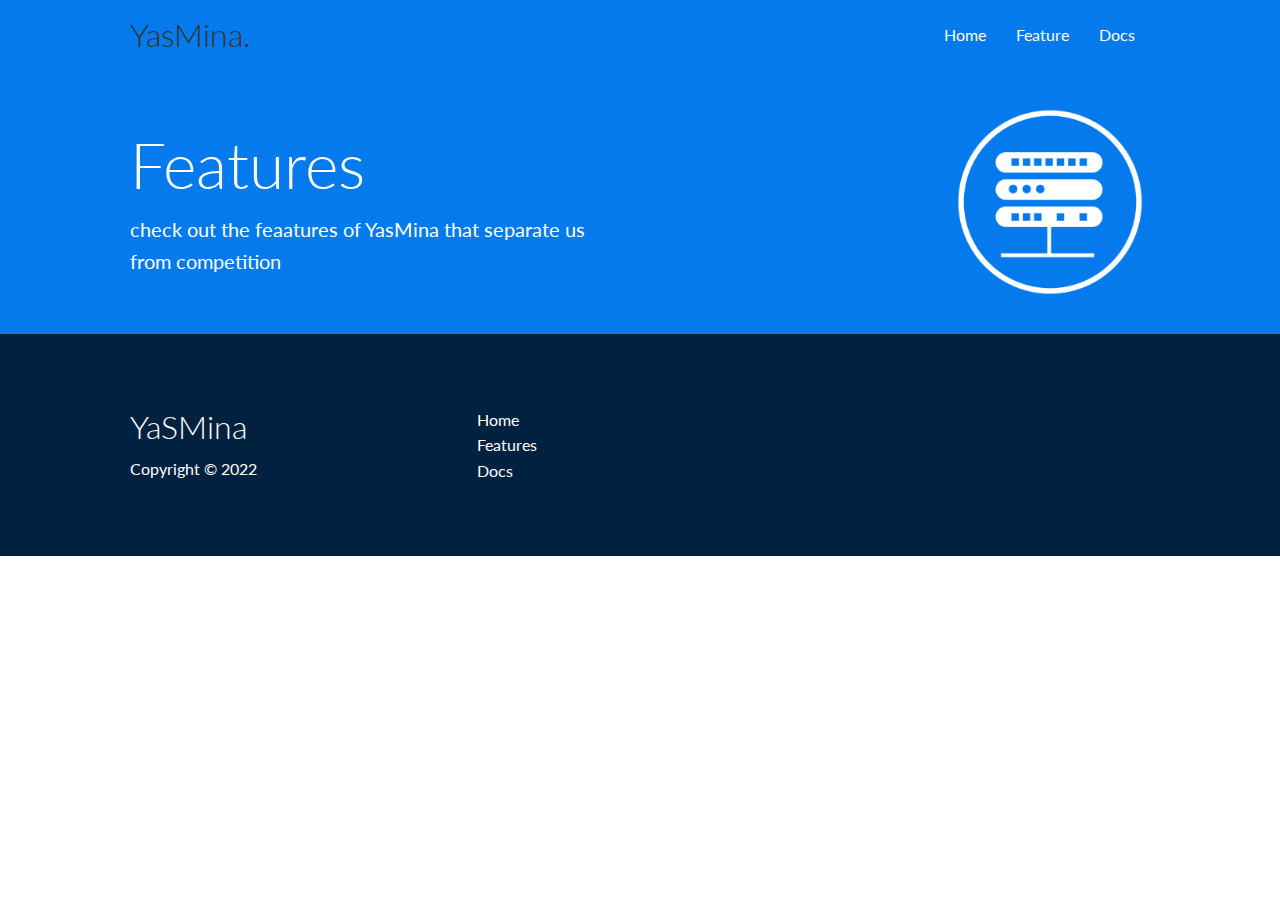
==== docs.html @ b35bb7ec "docs.html" ====
<!DOCTYPE html>
<html lang="en">
<head>
    <meta charset="UTF-8">
    <meta http-equiv="X-UA-Compatible" content="IE=edge">
    <meta name="viewport" content="width=device-width, initial-scale=1.0">
    <!-- CUSTON CSS FILE -->
    <link rel="stylesheet" href="style.css">
    <link rel="stylesheet" href="utilities.css">
    <!-- FONTAWOSE CSS LINK -->
    <link rel="stylesheet" href="https://cdnjs.cloudflare.com/ajax/libs/font-awesome/6.1.2/css/all.min.css" integrity="sha512-1sCRPdkRXhBV2PBLUdRb4tMg1w2YPf37qatUFeS7zlBy7jJI8Lf4VHwWfZZfpXtYSLy85pkm9GaYVYMfw5BC1A==" crossorigin="anonymous" referrerpolicy="no-referrer" />
    <title>Loruki | Cloud Hosting For Everyone | Nizami Sevindi</title>
</head>
<body>
    <!-- Navbar -->
    <div class="navbar">
        <div class="container flex">
            <h1 class="logo">YasMina.</h1>
            <nav >
                <ul>
                    <li><a href="index.html">Home</a></li>
                    <li><a href="features.html">Feature</a></li>
                    <li><a href="docs.html">Docs</a></li>
                </ul>
            </nav>
        </div>
    </div>

    <!-- Head -->
    <section class="features-head bg-primary py-3">
        <div class="container grid">
            <div>
                <h1 class="xl">Features</h1>
                <p class="lead">
                    check out the feaatures of YasMina that separate us from competition
                </p>
            </div>
            <img src="./img/server.png" alt="">
        </div>
    </section>
    
   

    <!-- Footer -->
    <footer class="footer bg-dark py-5">
        <div class="container grid grid-3">
            <div>
                <h1>YaSMina</h1>
                <p>Copyright &copy; 2022 </p>
            </div>
            <nav>
                <ul>
                    <li><a href="index.html">Home</a></li>
                    <li><a href="features.html">Features</a></li>
                    <li><a href="docs.html">Docs</a></li>
                </ul>
            </nav>
            <div class="social">
                <a href="#"><i class="fab fa-github fa-2x"></i></a>
                <a href="#"><i class="fab fa-facebook fa-2x"></i></a>
                <a href="#"><i class="fab fa-instagram fa-2x"></i></a>
                <a href="#"><i class="fab fa-twitter fa-2x"></i></a>
            </div>
        </div>
    </footer>


    <script src="./script.js"></script>
</body>
</html>
---- style.css ----
@import url('https://fonts.googleapis.com/css2?family=Lato:wght@300&display=swap');

/* Base Style */
*{
    box-sizing: border-box;
    margin: 0;
    padding: 0;
}

:root{
    --main: #047aed;
    --second: #fff;
    --primary-color: #047aed;
    --secondary-color: #1c3fa8;
    --dark-color: #002240;
    --light-color: #f4f4f4;
}

body{
    font-family: 'lato', sans-serif;
    color: #333;
    line-height: 1.6;
}

ul{
    list-style-type: none;
}

a{
    text-decoration: none;
    color: #333;
}

h1,h2{
    font-weight: 300;
    line-height: 1.2;
    margin: 10px 0;
}

p{
    margin: 10px 0;
}   

img{
    width: 100%;
}

/* Navbar Section */
.navbar{
    background-color: var(--main);
    color: var(--text);
    height: 70px;
}

.navbar ul{
    display: flex;
}

.navbar a{
    color: var(--second);
    padding: 10px;
    margin: 0 5px;
    border-bottom: 0.2rem solid transparent;
    transition: all 0.4s ease;
}

.navbar a:hover{
    border-color: var(--second);
}

.navbar .flex{
    justify-content: space-between;
}

/* Showcase */

.showcase{
    height: 400px;
    background-color: var(--main);
    color: var(--text);
    position: relative;
}

.showcase h1{
    font-size: 40px;
    color: var(--light-color);
}

.showcase p{
    margin: 20px 0;
    color: var(--light-color);
}

.showcase .grid{
    grid-template-columns: 55% 45%;
    gap: 30px;
    overflow: visible;
}

.showcase-form{
    position: relative;
    top: 60px;
    height: 350px;
    width: 400px;
    padding: 40px;
    z-index: 1000;
    justify-self: flex-end;
}

.showcase-form .form-control{
    margin: 30px 0;
}

.showcase-form input[type='text'],
.showcase-form input[type='email']{
    border: 0;
    border-bottom: 1px solid #b4becb;
    width: 100%;
    padding: 3px;
    font-size: 16px;
}

.showcase-form input:focus{
    outline: none;
}

.showcase::before,
.showcase::after{
    content: "";
    position: absolute;
    height: 100px;
    bottom: -70px;
    right: 0;
    left: 0;
    background: var(--second);
    transform: skewY(-3deg);
    --webkit-transform: skewY(-3deg);
    -moz-transform: skewY(-3deg);
    -ms-transform: skewY(-3deg);
}

/* Stats */
.stats{
    padding-top: 100px;
}

.stats-heading{
    max-width: 500px; 
    margin: auto;
}

.stats .grid h3{
    font-size: 35px;
}

.stats .grid p{
    font-size: 20px;
    font-weight: bold;
}

/* CLI */

.cli .grid{
    grid-template-columns: repeat(3,1fr);
    grid-template-rows: repeat(2,1fr);
}

.cli .grid > *:first-child{
    grid-column: 1/span 2;
    grid-row: 1/ span 2;
}

/* CLOUD */
.cloud .grid{
    grid-template-columns:  4fr 3fr;
}

/* Languages */
.languages .flex{
    flex-wrap: wrap;
}

.languages .card{
    text-align: center;
    margin: 18px 10px 40px;
    transition: transform 0.2s ease-in;
}

.languages .card:hover{
    transform: translateY(-15px);
}

.languages .card h4{
    font-size: 20px;
    margin-bottom: 10px;
}

/* Features */
.features-head img{
    width: 200px;
    justify-self: flex-end;
}

.features-sub-head img{
    width: 300px;
    justify-self: flex-end;
}

.features-main .card >i{
    margin-right: 20px;
}

.features-main .grid{
    padding: 30px;
}

.features-main .grid > *:first-child{
    grid-column: 1/span 3;
}

.features-main .grid > *:nth-child(2){
    grid-column: 1/span 2;
}

/* Footer */
.footer .social a{
    margin: 0 10px;
}



/* Tablets and Under */
@media(max-width:768px){
    .grid,
    .showcase .grid,
    .stats .grid,
    .cli .grid,
    .cloud .grid{
        grid-template-columns: 1fr;
        grid-template-rows: 1fr;
    }

    .showcase{
        height: auto;
    }

    .showcase-text{
        text-align: center;
        margin-bottom: 40px;
    }

    .showcase-form{
        justify-self: center;
        margin: auto;
    }

    .cli .grid > *:first-child{
        grid-column: 1;
        grid-row: 1;
    }
}

/* Mobile */
@media(max-width:500px){
    .navbar {
        height: 110px;
    }

    .navbar .flex{
        flex-direction: column;
    }

    .navbar ul{
        padding: 10px;
        background-color: rgba(0,0,0,0.1);
    }
}
---- utilities.css ----
/* Utilities */
.container{
    max-width: 1100px;
    margin: 0 auto;
    overflow: auto; /* For navbar margin-top to hidden. I couldnt understand!  */
    padding: 0 40px;
}

.card{
    background-color: var(--second);
    color: #333;
    border-radius: 10px;
    box-shadow: 0 3px 10px rgba(0,0,0,0.5);
    padding: 20px;
    margin: 10px;
}

.btn{
    display: inline-block;
    padding: 10px 30px;
    cursor: pointer;
    background: var(--main);
    color: var(--second);
    border: none;
    border-radius: 5px;
}

.btn-outline{
    background-color: transparent;
    border: 1px var(--second) solid;
}

.btn:hover{
    transform: scale(0.98);
}

/* Backgrounds & colored buttons */
.bg-primary, .btn-primary{
    background-color: var(--primary-color);
    color: #fff;
}

.bg-secondary, .btn-secondary{
    background-color: var(--secondary-color);
    color: #fff;
}

.bg-dark, .btn-dark{
    background-color: var(--dark-color);
    color: #fff;
}

.bg-light, .btn-light{
    background-color: var(--light-color);
    color: #333;
}

.bg-primary a,
.btn-primary a,
.bg-secondary a,
.btn-secondary a,
.bg-dark a,
.btn-dark a,
.bg-light a,
.btn-light a{
    color: #fff;
}

/* Text sizes */
.lead{
    font-size: 20px;
}

.sm{
    font-size: 1rem;
}

.md{
    font-size: 2rem;
}

.lg{
    font-size: 3rem;
}

.xl{
    font-size: 4rem;
}





.flex{
    display: flex;
    justify-content: center;
    align-items: center;
    height: 100%;
}

.text-center{
    text-align: center;
}

.grid{
    display: grid;
    grid-template-columns: repeat(2, 1fr);
    gap: 20px;
    justify-content: center;
    align-items: center;
    height: 100%; /* to fit its container showcase '400px' */
}

.grid-3{
    grid-template-columns: repeat(3, 1fr);

}

/* Margin */
.my-1{
    margin: 1rem 0;
}
.my-2{
    margin: 1.5rem 0;
}
.my-3{
    margin: 2rem 0;
}
.my-4{
    margin: 3rem 0;
}
.my-5{
    margin: 4rem 0;
}
.m-1{
    margin: 1rem;
}

.m-2{
    margin: 1.5rem;
}
.m-3{
    margin: 2rem;
}
.m-4{
    margin: 3rem;
}
.m-5{
    margin: 4rem;
}

/* Padding */
.py-1{
    padding: 1rem 0;
}
.py-2{
    padding: 1.5rem 0;
}
.py-3{
    padding: 2rem 0;
}
.py-4{
    padding: 3rem 0;
}
.py-5{
    padding: 4rem 0;
}
.p-1{
    padding: 1rem;
}
.p-2{
    padding: 1.5rem;
}
.p-3{
    padding: 2rem;
}
.p-4{
    padding: 3rem;
}
.p-5{
    padding: 4rem;
}
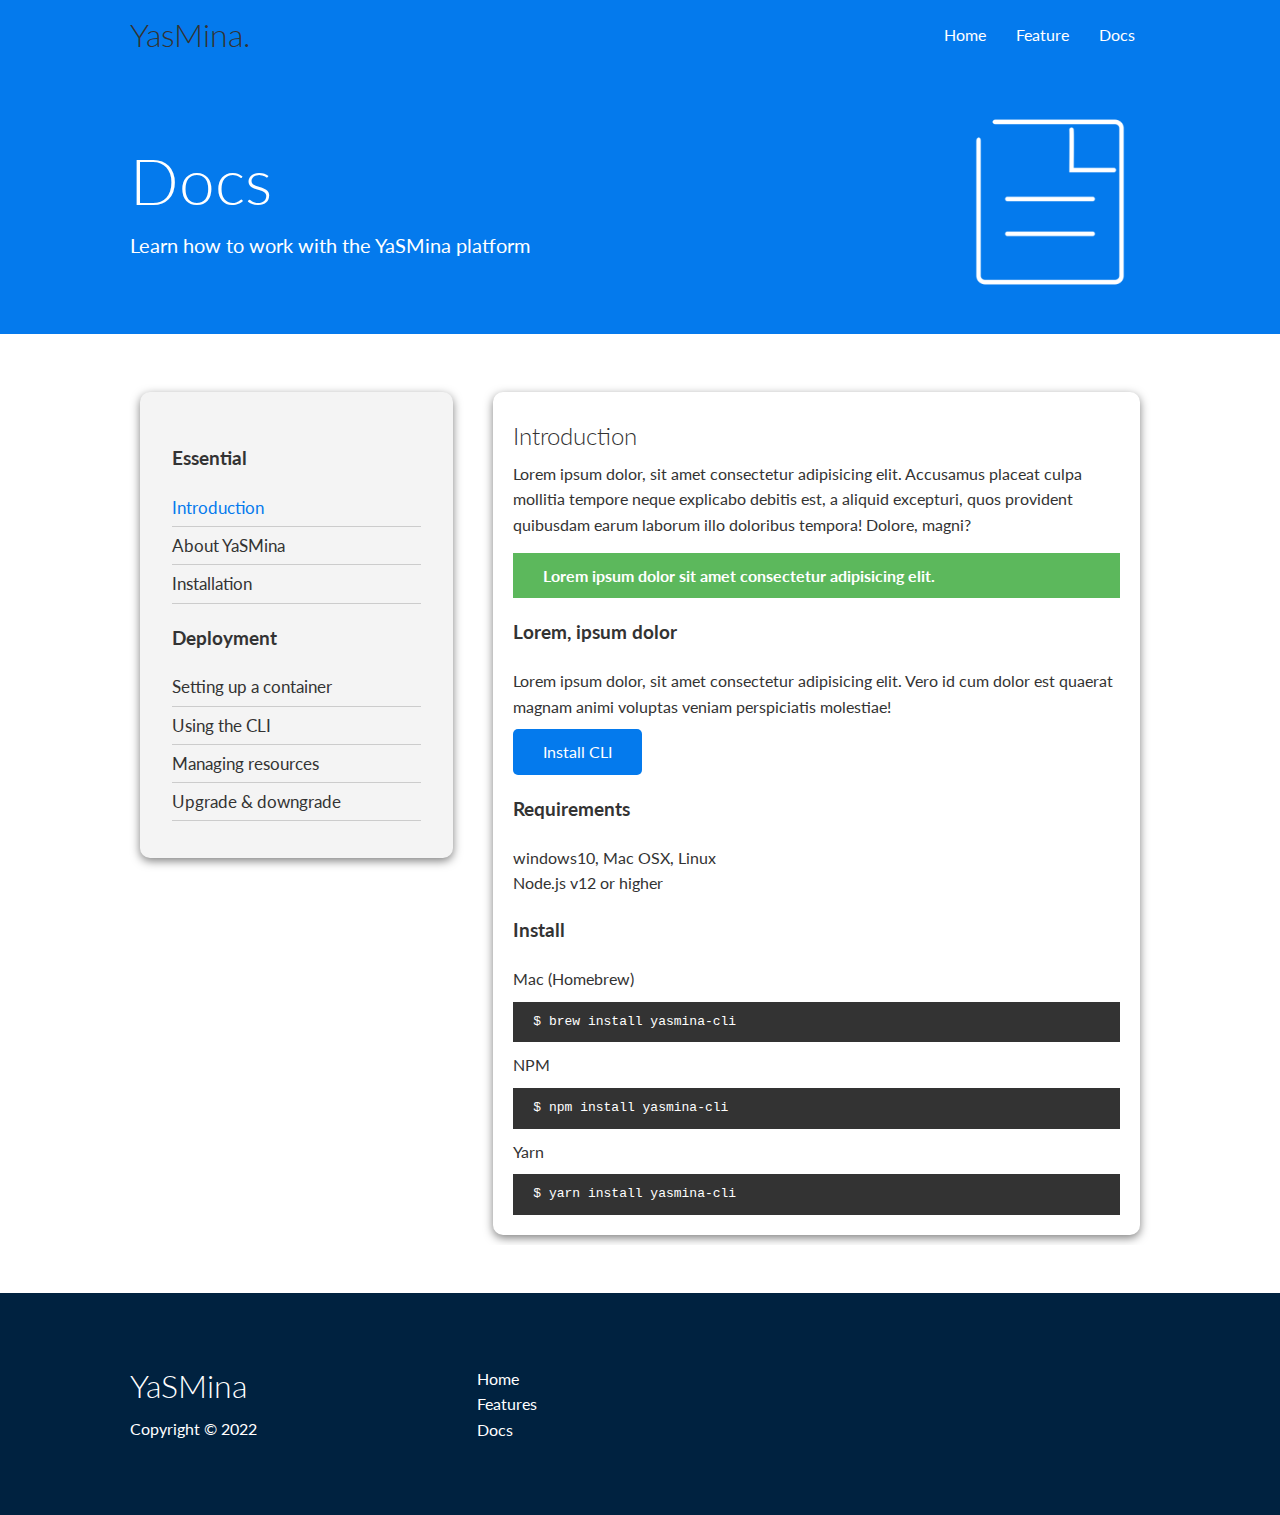
==== commit 46db30ff: "docs.html" ====
--- a/docs.html
+++ b/docs.html
@@ -27,18 +27,67 @@
     </div>
 
     <!-- Head -->
-    <section class="features-head bg-primary py-3">
+    <section class="docs-head bg-primary py-3">
         <div class="container grid">
             <div>
-                <h1 class="xl">Features</h1>
+                <h1 class="xl">Docs</h1>
                 <p class="lead">
-                    check out the feaatures of YasMina that separate us from competition
+                    Learn how to work with the YaSMina platform
                 </p>
             </div>
-            <img src="./img/server.png" alt="">
+            <img src="./img/docs.png" alt="">
         </div>
     </section>
     
+    <!-- Docs Main -->
+    <section class="docs-main my-4">
+        <div class="container grid">
+            <div class="card bg-light p-3">
+                <h3 class="my-2">Essential</h3>
+                <nav>
+                    <ul>
+                        <li><a class="text-primary" href="#">Introduction</a></li>
+                        <li><a href="#">About YaSMina</a></li>
+                        <li><a href="#">Installation</a></li>
+                    </ul>
+                </nav>
+                <h3 class="my-2">Deployment</h3>
+                <nav>
+                    <ul>
+                        <li><a href="#">Setting up a container</a></li>
+                        <li><a href="#">Using the CLI</a></li>
+                        <li><a href="#">Managing resources</a></li>
+                        <li><a href="#">Upgrade & downgrade</a></li>
+                    </ul>
+                </nav>
+            </div>
+            <div class="card">
+                <h2>Introduction</h2>
+                <p>Lorem ipsum dolor, sit amet consectetur adipisicing elit. Accusamus placeat culpa mollitia tempore neque explicabo debitis est, a aliquid excepturi, quos provident quibusdam earum laborum illo doloribus tempora! Dolore, magni?</p>
+                <div class="alert alert-success">
+                    <i class="fas fa-info"></i>Lorem ipsum dolor sit amet consectetur adipisicing elit. 
+                </div>
+
+                <h3>Lorem, ipsum dolor</h3>
+                <p>Lorem ipsum dolor, sit amet consectetur adipisicing elit. Vero id cum dolor est quaerat magnam animi voluptas veniam perspiciatis molestiae!</p>
+                <a href="#" class="btn btn-primary">Install CLI</a>
+                <h3>Requirements</h3>
+                <ul>
+                    <li>windows10, Mac OSX, Linux</li>
+                    <li>Node.js v12 or higher</li>
+                </ul>
+
+                <h3>Install</h3>
+                <p>Mac (Homebrew)</p>
+                <pre><code>$ brew install yasmina-cli</code></pre>
+                <p>NPM</p>
+                <pre><code>$ npm install yasmina-cli</code></pre>
+                <p>Yarn</p>
+                <pre><code>$ yarn install yasmina-cli</code></pre>
+
+            </div>
+        </div>
+    </section>
    
 
     <!-- Footer -->
--- a/style.css
+++ b/style.css
@@ -14,6 +14,8 @@
     --secondary-color: #1c3fa8;
     --dark-color: #002240;
     --light-color: #f4f4f4;
+    --success-color: #5cb85c;
+    --error-color: #d9534f
 }
 
 body{
@@ -43,6 +45,12 @@
 
 img{
     width: 100%;
+}
+
+code,pre{
+    background-color: #333;
+    color: #fff;
+    padding: 10px;
 }
 
 /* Navbar Section */
@@ -196,7 +204,8 @@
 }
 
 /* Features */
-.features-head img{
+.features-head img,
+.docs-head img{
     width: 200px;
     justify-self: flex-end;
 }
@@ -220,6 +229,28 @@
 
 .features-main .grid > *:nth-child(2){
     grid-column: 1/span 2;
+}
+
+
+/* DOCS */
+.docs-main h3{
+    margin: 20px 0;
+}
+
+.docs-main .grid{
+    grid-template-columns: 1fr 2fr;
+    align-items: flex-start;
+}
+
+.docs-main nav li{
+    font-size: 17px;
+    padding-bottom: 5px;
+    margin-bottom: 5px;
+    border-bottom: 1px #ccc solid;
+}
+
+.docs-main a:hover{
+    font-weight: bold;
 }
 
 /* Footer */
--- a/utilities.css
+++ b/utilities.css
@@ -61,10 +61,25 @@
 .bg-secondary a,
 .btn-secondary a,
 .bg-dark a,
-.btn-dark a,
-.bg-light a,
-.btn-light a{
-    color: #fff;
+.btn-dark a{
+    color: #fff;
+}
+
+/* Text Colors */
+.text-primary{
+    color: var(--primary-color);
+}
+
+.text-secondary{
+    color: var(--secondary-color);
+}
+
+.text-dark{
+    color: var(--dark-color);
+}
+
+.text-light{
+    color: var(--light-color);
 }
 
 /* Text sizes */
@@ -88,7 +103,27 @@
     font-size: 4rem;
 }
 
-
+/* Alert */
+.alert{
+    background-color: var(--light-color);
+    padding: 10px 20px;
+    font-weight: bold;
+    margin: 15px 0;
+}
+
+.alert i{
+    margin-right: 10px;
+}
+
+.alert-success{
+    background-color: var(--success-color);
+    color: #fff;
+}
+
+.alert-error{
+    background-color: var(--error-color);
+    color: #fff;
+}
 
 
 
